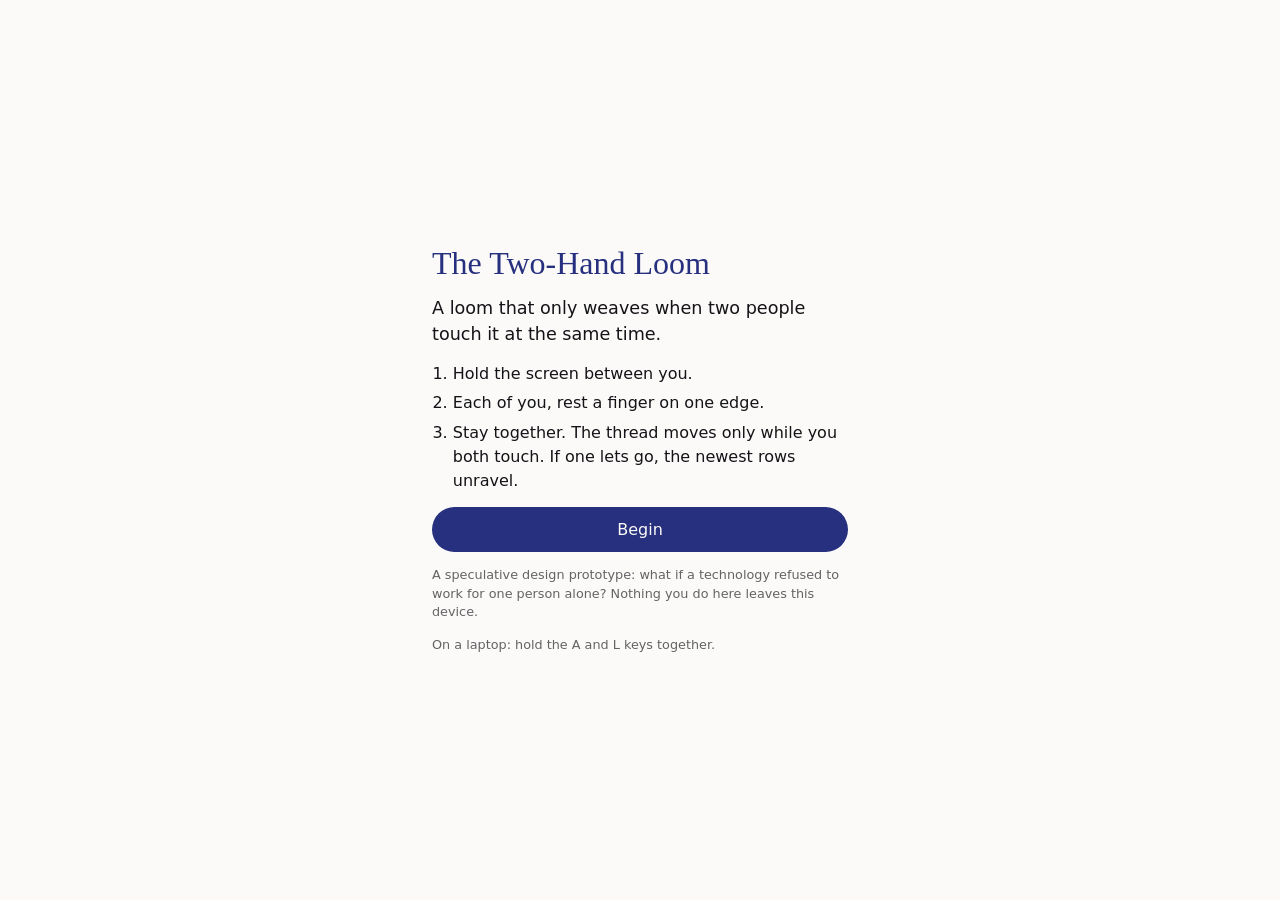
==== index.html @ e115ae81 "Add files via upload" ====
<!doctype html>
<html lang="en">
<head>
  <meta charset="utf-8">
  <meta name="viewport" content="width=device-width, initial-scale=1, viewport-fit=cover, user-scalable=no">
  <meta name="theme-color" content="#fbfaf8">
  <title>The Two-Hand Loom</title>
  <link rel="stylesheet" href="style.css">
</head>
<body>
  <!-- ===== The loom: the whole screen is one touch surface ===== -->
  <div id="stage">
    <div class="zone" id="zone-left" aria-label="Left hand zone">
      <span class="zone-label">hold here</span>
    </div>

    <div id="loom-wrap">
      <canvas id="loom" aria-label="The shared weave"></canvas>
    </div>

    <div class="zone" id="zone-right" aria-label="Right hand zone">
      <span class="zone-label">hold here</span>
    </div>
  </div>

  <p id="status" aria-live="polite">Each person: touch one edge</p>

  <!-- Small, quiet controls at the top centre (outside both hand zones) -->
  <div id="controls">
    <button id="sound-toggle" class="pill" type="button" aria-pressed="false">Sound off</button>
    <button id="finish" class="pill" type="button" disabled>Finish</button>
  </div>

  <!-- ===== Start screen ===== -->
  <section id="start-screen" class="screen">
    <div class="screen-inner">
      <h1>The Two-Hand Loom</h1>
      <p class="lead">A loom that only weaves when two people touch it at the same time.</p>
      <ol class="steps">
        <li>Hold the screen between you.</li>
        <li>Each of you, rest a finger on one edge.</li>
        <li>Stay together. The thread moves only while you both touch. If one lets go, the newest rows unravel.</li>
      </ol>
      <button id="begin" class="primary" type="button">Begin</button>
      <p class="fine">
        A speculative design prototype: what if a technology refused to work for one person alone?
        Nothing you do here leaves this device.
      </p>
      <p class="fine hint-keys">On a laptop: hold the A and L keys together.</p>
    </div>
  </section>

  <!-- ===== End screen ===== -->
  <section id="end-screen" class="screen" hidden>
    <div class="screen-inner">
      <h2>Your weave</h2>
      <img id="weave-image" alt="The weave you made together">
      <button id="save" class="primary" type="button">Save our weave</button>
      <div class="row-buttons">
        <button id="back" class="secondary" type="button">Back to the loom</button>
        <button id="again" class="secondary" type="button">Weave again</button>
      </div>
      <p class="fine">The image is saved only to this device.</p>
    </div>
  </section>

  <script src="loom.js"></script>
</body>
</html>
---- style.css ----
/* The Two-Hand Loom — styles */

/* Self-hosted fonts (variable, Latin subset, SIL Open Font License) */
@font-face {
  font-family: "Literata";
  src: url("fonts/Literata.woff2") format("woff2");
  font-weight: 200 900;
  font-display: swap;
}
@font-face {
  font-family: "Atkinson Hyperlegible Next";
  src: url("fonts/AtkinsonHyperlegibleNext.woff2") format("woff2");
  font-weight: 200 800;
  font-display: swap;
}

:root {
  --paper: #fbfaf8;
  --ink: #141418;
  --indigo: #26307f;
  --lilac: #b3add8;
  --font-head: "Literata", Georgia, serif;
  --font-text: "Atkinson Hyperlegible Next", system-ui, sans-serif;
  --zone-width: 22%;
}

* { box-sizing: border-box; }

html, body {
  margin: 0;
  height: 100%;
  overflow: hidden;            /* the page never scrolls */
  background: var(--paper);
  color: var(--ink);
  font-family: var(--font-text);
}

/* Stop the phone from scrolling, zooming, selecting text or
   showing the long-press menu while people hold the screen. */
body {
  touch-action: none;
  -webkit-user-select: none;
  user-select: none;
  -webkit-touch-callout: none;
  -webkit-tap-highlight-color: transparent;
}

h1 { font-family: var(--font-head); font-weight: 500; color: var(--indigo); }

/* ---------- Layout: left zone | loom | right zone ---------- */
#stage {
  position: fixed;
  inset: 0;
  display: grid;
  grid-template-columns: var(--zone-width) 1fr var(--zone-width);
  padding: env(safe-area-inset-top) env(safe-area-inset-right)
           env(safe-area-inset-bottom) env(safe-area-inset-left);
}

/* ---------- Touch zones ---------- */
.zone {
  display: flex;
  align-items: center;
  justify-content: center;
  transition: background-color 250ms ease;
}
#zone-left  { border-right: 1px solid rgba(38, 48, 127, 0.12); }
#zone-right { border-left:  1px solid rgba(38, 48, 127, 0.12); }

/* Held zones glow lilac, and glow brighter on each shared beat (--pulse goes 1 → 0) */
#stage { --pulse: 0; }
.zone.active {
  background-color: rgba(179, 173, 216, calc(0.28 + 0.32 * var(--pulse)));
  transition: none;
}

.zone-label {
  writing-mode: vertical-rl;
  font-size: 0.8rem;
  letter-spacing: 0.15em;
  text-transform: uppercase;
  color: var(--indigo);
  opacity: 0.45;
}
#zone-left .zone-label { transform: rotate(180deg); }
.zone.active .zone-label { opacity: 0.8; }

/* ---------- The loom ---------- */
#loom-wrap {
  position: relative;
  padding: 1.25rem 0.5rem 3.5rem;   /* room at the bottom for the status text */
}
#loom {
  display: block;
  width: 100%;
  height: 100%;
}

/* ---------- Status line ---------- */
#status {
  position: fixed;
  left: 0;
  right: 0;
  bottom: calc(env(safe-area-inset-bottom) + 0.9rem);
  margin: 0;
  text-align: center;
  font-size: 0.9rem;
  color: var(--ink);
  opacity: 0.7;
  pointer-events: none;            /* never blocks a touch */
}

/* ---------- Small controls (top centre, outside both hand zones) ---------- */
#controls {
  position: fixed;
  top: calc(env(safe-area-inset-top) + 0.35rem);
  left: 50%;
  transform: translateX(-50%);
  display: flex;
  gap: 0.4rem;
}
.pill {
  padding: 0.35rem 0.8rem;
  border: 1px solid rgba(38, 48, 127, 0.25);
  border-radius: 999px;
  background: var(--paper);
  color: var(--indigo);
  font: inherit;
  font-size: 0.75rem;
  cursor: pointer;
  white-space: nowrap;
}
.pill[aria-pressed="true"] { background: rgba(179, 173, 216, 0.3); }
.pill:disabled { opacity: 0.35; cursor: default; }

/* ---------- Start and end screens ---------- */
.screen {
  position: fixed;
  inset: 0;
  z-index: 10;
  display: flex;
  align-items: center;
  justify-content: center;
  padding: calc(env(safe-area-inset-top) + 1rem) 1rem calc(env(safe-area-inset-bottom) + 1rem);
  background: var(--paper);
}
.screen[hidden] { display: none; }

.screen-inner {
  width: 100%;
  max-width: 26rem;
  max-height: 100%;
  display: flex;
  flex-direction: column;
  align-items: stretch;
  gap: 0.9rem;
}

.screen h1, .screen h2 {
  font-family: var(--font-head);
  font-weight: 500;
  color: var(--indigo);
  margin: 0;
  line-height: 1.15;
}
.screen h1 { font-size: 2rem; }
.screen h2 { font-size: 1.5rem; text-align: center; }

.lead { margin: 0; font-size: 1.1rem; line-height: 1.45; }

.steps {
  margin: 0;
  padding-left: 1.3rem;
  line-height: 1.5;
}
.steps li + li { margin-top: 0.35rem; }

.fine { margin: 0; font-size: 0.8rem; line-height: 1.45; opacity: 0.65; }
/* Only show the laptop hint where there is a mouse */
@media (pointer: coarse) { .hint-keys { display: none; } }

.primary, .secondary {
  font: inherit;
  font-size: 1rem;
  border-radius: 999px;
  padding: 0.8rem 1.2rem;
  cursor: pointer;
}
.primary {
  border: none;
  background: var(--indigo);
  color: var(--paper);
}
.secondary {
  flex: 1;
  border: 1px solid rgba(38, 48, 127, 0.3);
  background: transparent;
  color: var(--indigo);
  font-size: 0.9rem;
  padding: 0.65rem 0.8rem;
}
.row-buttons { display: flex; gap: 0.5rem; }

#weave-image {
  display: block;
  width: auto;
  max-width: 100%;
  max-height: 48vh;
  max-height: 48dvh;
  margin: 0 auto;
  object-fit: contain;
  box-shadow: 0 1px 6px rgba(20, 20, 24, 0.08);
  /* allow long-press "Save image" on iPhone for this picture only */
  -webkit-touch-callout: default;
  pointer-events: auto;
}
.caption { margin: 0; text-align: center; font-size: 0.9rem; opacity: 0.75; }
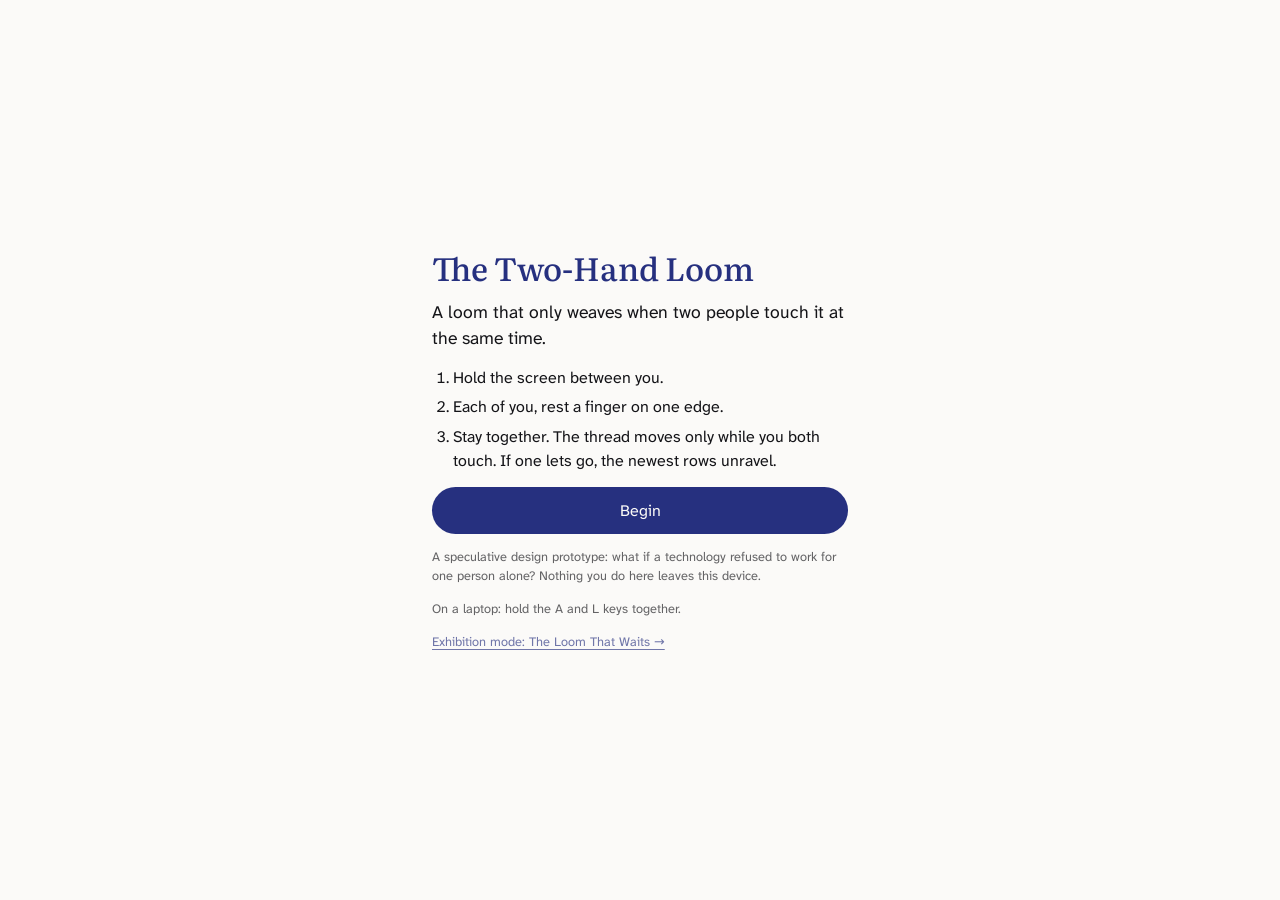
==== commit 8a4b4086: "Loom That Waits v3: textile rendering, light feedback, exhibition traces, project page Co-Authored-B" ====
--- a/index.html
+++ b/index.html
@@ -4,6 +4,12 @@
   <meta charset="utf-8">
   <meta name="viewport" content="width=device-width, initial-scale=1, viewport-fit=cover, user-scalable=no">
   <meta name="theme-color" content="#fbfaf8">
+  <!-- iPad/iPhone: "Add to Home Screen" opens it full screen, without browser bars -->
+  <meta name="apple-mobile-web-app-capable" content="yes">
+  <meta name="mobile-web-app-capable" content="yes">
+  <meta name="apple-mobile-web-app-status-bar-style" content="default">
+  <meta name="apple-mobile-web-app-title" content="Loom">
+  <link rel="icon" href="icon.svg" type="image/svg+xml">
   <title>The Two-Hand Loom</title>
   <link rel="stylesheet" href="style.css">
 </head>
@@ -47,13 +53,29 @@
         Nothing you do here leaves this device.
       </p>
       <p class="fine hint-keys">On a laptop: hold the A and L keys together.</p>
+      <p class="fine"><a class="quiet-link" href="?mode=exhibition">Exhibition mode: The Loom That Waits →</a></p>
+    </div>
+  </section>
+
+  <!-- ===== Artist menu (exhibition mode only; open by holding the top centre for a moment, or key M) ===== -->
+  <section id="artist-menu" class="screen" hidden>
+    <div class="screen-inner">
+      <h2>The Loom That Waits</h2>
+      <p class="fine" id="menu-info"></p>
+      <button id="menu-save" class="primary" type="button">Save the day's cloth</button>
+      <button id="menu-sound" class="secondary" type="button">Sound: off</button>
+      <div class="row-buttons">
+        <button id="menu-back" class="secondary" type="button">Back to the loom</button>
+        <button id="menu-new-day" class="secondary" type="button">Start a new day</button>
+      </div>
+      <p class="fine"><a class="quiet-link" href="./">Leave exhibition mode</a></p>
     </div>
   </section>
 
   <!-- ===== End screen ===== -->
   <section id="end-screen" class="screen" hidden>
     <div class="screen-inner">
-      <h2>Your weave</h2>
+      <h2 id="end-title">Your weave</h2>
       <img id="weave-image" alt="The weave you made together">
       <button id="save" class="primary" type="button">Save our weave</button>
       <div class="row-buttons">
--- a/style.css
+++ b/style.css
@@ -22,6 +22,11 @@
   --font-head: "Literata", Georgia, serif;
   --font-text: "Atkinson Hyperlegible Next", system-ui, sans-serif;
   --zone-width: 22%;
+}
+/* Landscape tablets: narrower hand zones, so the textile stays dominant
+   (each zone is still well over a thumb's width). Must match zoneShare() in loom.js. */
+@media (orientation: landscape) {
+  :root { --zone-width: 16%; }
 }
 
 * { box-sizing: border-box; }
@@ -215,3 +220,17 @@
   pointer-events: auto;
 }
 .caption { margin: 0; text-align: center; font-size: 0.9rem; opacity: 0.75; }
+
+.quiet-link { color: var(--indigo); text-decoration: underline; text-underline-offset: 0.2em; }
+
+/* ---------- Exhibition mode: "The Loom That Waits" ----------
+   No instructions on screen: no status text, no buttons, no labels.
+   The context lives on the wall label, not in the interface. */
+body.exhibition #status,
+body.exhibition #controls,
+body.exhibition .zone-label { display: none; }
+body.exhibition #zone-left  { border-right-color: rgba(38, 48, 127, 0.06); }
+body.exhibition #zone-right { border-left-color:  rgba(38, 48, 127, 0.06); }
+body.exhibition #loom-wrap  { padding-bottom: 1.25rem; }
+/* No glowing rectangles: in exhibition mode all feedback lives in the threads themselves. */
+body.exhibition .zone.active { background-color: transparent; }
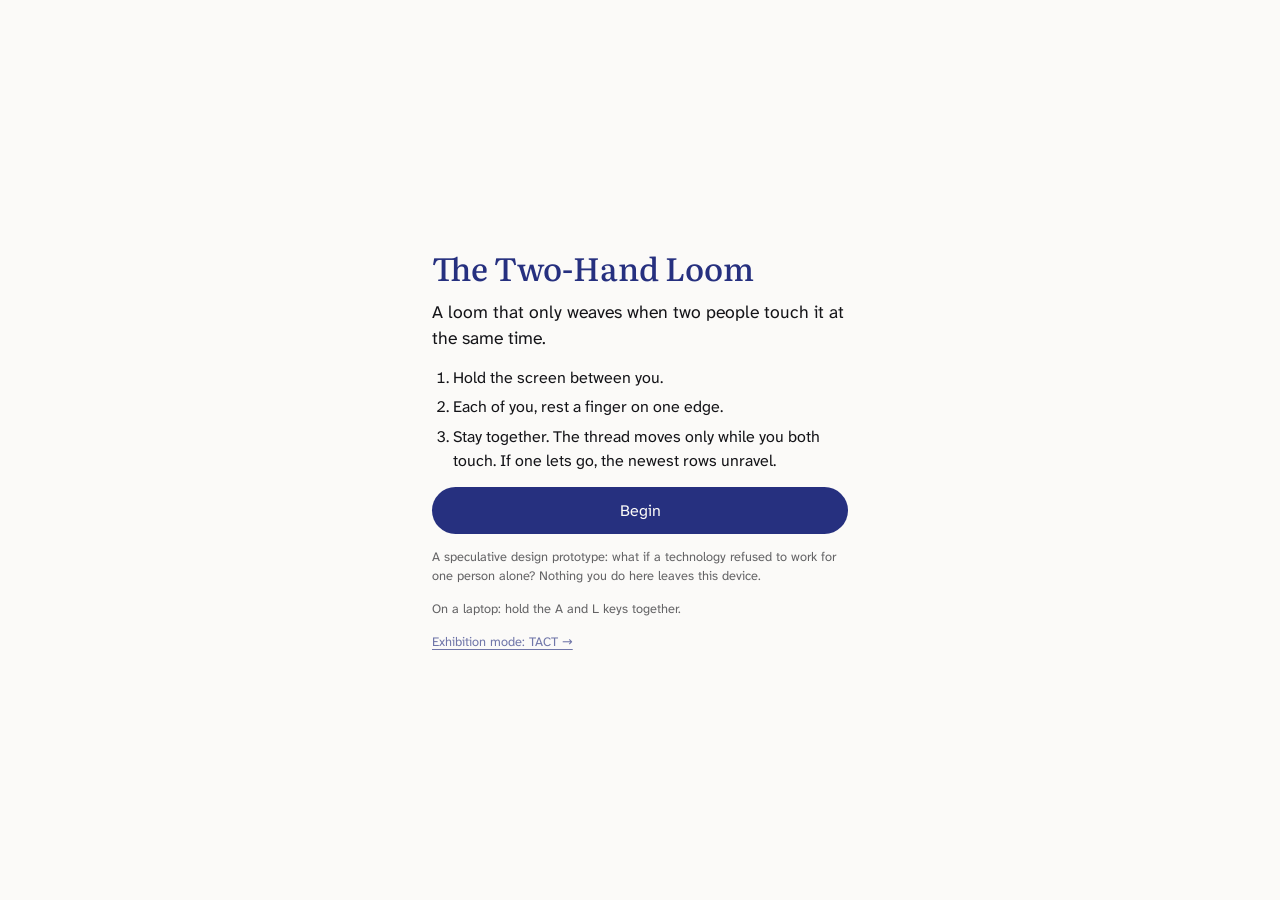
==== commit d8447ef9: "Rename the project to TACT Co-Authored-By: Claude Opus 5.5 <noreply@anthropic.com>" ====
--- a/index.html
+++ b/index.html
@@ -8,7 +8,7 @@
   <meta name="apple-mobile-web-app-capable" content="yes">
   <meta name="mobile-web-app-capable" content="yes">
   <meta name="apple-mobile-web-app-status-bar-style" content="default">
-  <meta name="apple-mobile-web-app-title" content="Loom">
+  <meta name="apple-mobile-web-app-title" content="TACT">
   <link rel="icon" href="icon.svg" type="image/svg+xml">
   <title>The Two-Hand Loom</title>
   <link rel="stylesheet" href="style.css">
@@ -53,14 +53,14 @@
         Nothing you do here leaves this device.
       </p>
       <p class="fine hint-keys">On a laptop: hold the A and L keys together.</p>
-      <p class="fine"><a class="quiet-link" href="?mode=exhibition">Exhibition mode: The Loom That Waits →</a></p>
+      <p class="fine"><a class="quiet-link" href="?mode=exhibition">Exhibition mode: TACT →</a></p>
     </div>
   </section>
 
   <!-- ===== Artist menu (exhibition mode only; open by holding the top centre for a moment, or key M) ===== -->
   <section id="artist-menu" class="screen" hidden>
     <div class="screen-inner">
-      <h2>The Loom That Waits</h2>
+      <h2>TACT</h2>
       <p class="fine" id="menu-info"></p>
       <button id="menu-save" class="primary" type="button">Save the day's cloth</button>
       <button id="menu-sound" class="secondary" type="button">Sound: off</button>
--- a/style.css
+++ b/style.css
@@ -223,7 +223,7 @@
 
 .quiet-link { color: var(--indigo); text-decoration: underline; text-underline-offset: 0.2em; }
 
-/* ---------- Exhibition mode: "The Loom That Waits" ----------
+/* ---------- Exhibition mode: "TACT" ----------
    No instructions on screen: no status text, no buttons, no labels.
    The context lives on the wall label, not in the interface. */
 body.exhibition #status,
@@ -234,3 +234,24 @@
 body.exhibition #loom-wrap  { padding-bottom: 1.25rem; }
 /* No glowing rectangles: in exhibition mode all feedback lives in the threads themselves. */
 body.exhibition .zone.active { background-color: transparent; }
+
+/* ---------- Demo link (?mode=exhibition&demo=1), e.g. from the project page ----------
+   Minimal guidance: two edge marks like selvedges (A, B), a soft glow on a held side,
+   and one line of text. */
+body.exhibition.demo .zone-label {
+  display: block;
+  writing-mode: horizontal-tb;
+  transform: none;
+  font-family: var(--font-head);
+  font-size: 1.1rem;
+  letter-spacing: 0;
+  text-transform: none;
+  opacity: 0.6;
+}
+body.exhibition.demo #zone-left  { border-right: 2px solid rgba(179, 173, 216, 0.9); }
+body.exhibition.demo #zone-right { border-left:  2px solid rgba(179, 173, 216, 0.9); }
+body.exhibition.demo .zone { cursor: pointer; }
+body.exhibition.demo .zone.active { background-color: rgba(179, 173, 216, 0.16); }
+body.exhibition.demo .zone.active .zone-label { opacity: 1; }
+body.exhibition.demo #status { display: block; font-size: 0.85rem; padding: 0 1rem; }
+body.exhibition.demo #loom-wrap { padding-bottom: 3rem; }
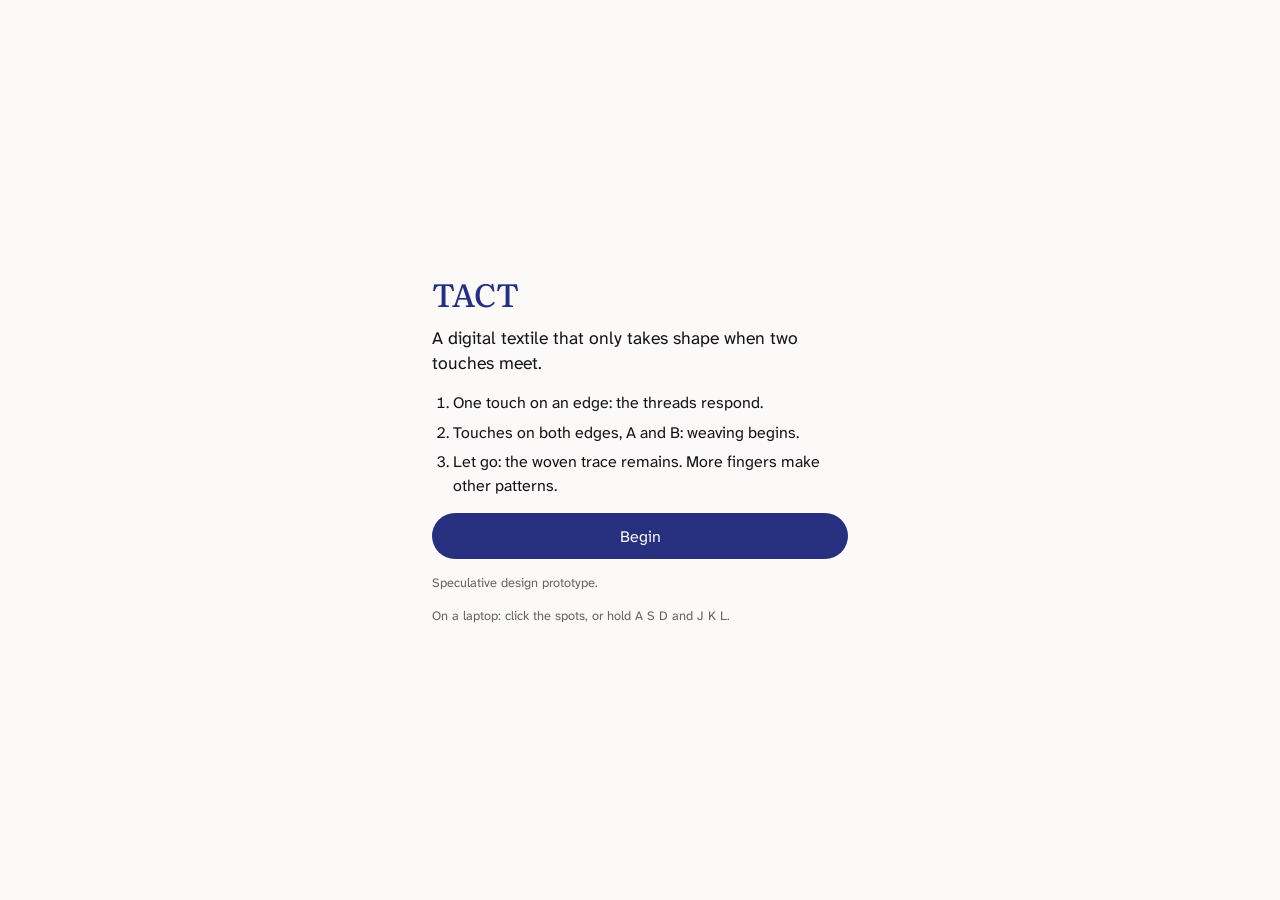
==== commit 6dd7494c: "Start screen: TACT, minimal text for the current prototype; Begin opens it Co-Authored-By: Claude Op" ====
--- a/index.html
+++ b/index.html
@@ -10,7 +10,7 @@
   <meta name="apple-mobile-web-app-status-bar-style" content="default">
   <meta name="apple-mobile-web-app-title" content="TACT">
   <link rel="icon" href="icon.svg" type="image/svg+xml">
-  <title>The Two-Hand Loom</title>
+  <title>TACT</title>
   <link rel="stylesheet" href="style.css">
 </head>
 <body>
@@ -40,20 +40,16 @@
   <!-- ===== Start screen ===== -->
   <section id="start-screen" class="screen">
     <div class="screen-inner">
-      <h1>The Two-Hand Loom</h1>
-      <p class="lead">A loom that only weaves when two people touch it at the same time.</p>
+      <h1>TACT</h1>
+      <p class="lead">A digital textile that only takes shape when two touches meet.</p>
       <ol class="steps">
-        <li>Hold the screen between you.</li>
-        <li>Each of you, rest a finger on one edge.</li>
-        <li>Stay together. The thread moves only while you both touch. If one lets go, the newest rows unravel.</li>
+        <li>One touch on an edge: the threads respond.</li>
+        <li>Touches on both edges, A and B: weaving begins.</li>
+        <li>Let go: the woven trace remains. More fingers make other patterns.</li>
       </ol>
       <button id="begin" class="primary" type="button">Begin</button>
-      <p class="fine">
-        A speculative design prototype: what if a technology refused to work for one person alone?
-        Nothing you do here leaves this device.
-      </p>
-      <p class="fine hint-keys">On a laptop: hold the A and L keys together.</p>
-      <p class="fine"><a class="quiet-link" href="?mode=exhibition">Exhibition mode: TACT →</a></p>
+      <p class="fine">Speculative design prototype.</p>
+      <p class="fine hint-keys">On a laptop: click the spots, or hold A S D and J K L.</p>
     </div>
   </section>
 
--- a/style.css
+++ b/style.css
@@ -248,10 +248,32 @@
   text-transform: none;
   opacity: 0.6;
 }
+body.exhibition.demo #zone-left .zone-label { transform: none; } /* upright "A", not rotated */
 body.exhibition.demo #zone-left  { border-right: 2px solid rgba(179, 173, 216, 0.9); }
 body.exhibition.demo #zone-right { border-left:  2px solid rgba(179, 173, 216, 0.9); }
 body.exhibition.demo .zone { cursor: pointer; }
 body.exhibition.demo .zone.active { background-color: rgba(179, 173, 216, 0.16); }
 body.exhibition.demo .zone.active .zone-label { opacity: 1; }
-body.exhibition.demo #status { display: block; font-size: 0.85rem; padding: 0 1rem; }
+body.exhibition.demo #status { display: block; font-size: 0.85rem; padding: 0 1rem; transition: opacity 1.6s ease; }
+body.exhibition.demo #status.faded { opacity: 0; }
 body.exhibition.demo #loom-wrap { padding-bottom: 3rem; }
+
+/* ---------- Finger spots (exhibition): three per side, like a loom's treadles ----------
+   Each finger, key (A S D / J K L) or mouse click lights one. More fingers, other patterns. */
+body.exhibition .zone { flex-direction: column; gap: 22px; }
+.spots { display: flex; flex-direction: column; gap: 26px; }
+.spot {
+  display: block;
+  width: 30px;
+  height: 30px;
+  border-radius: 50%;
+  border: 1.5px solid rgba(38, 48, 127, 0.28);
+  background: radial-gradient(circle, rgba(179, 173, 216, 0.55) 0 3px, transparent 4px);
+  transition: background-color 300ms ease, border-color 300ms ease, transform 300ms ease;
+}
+.spot.on {
+  border-color: rgba(38, 48, 127, 0.7);
+  background-color: rgba(179, 173, 216, 0.55);
+  transform: scale(1.08);
+}
+@media (max-height: 420px) { .spots { gap: 12px; } .spot { width: 24px; height: 24px; } }
